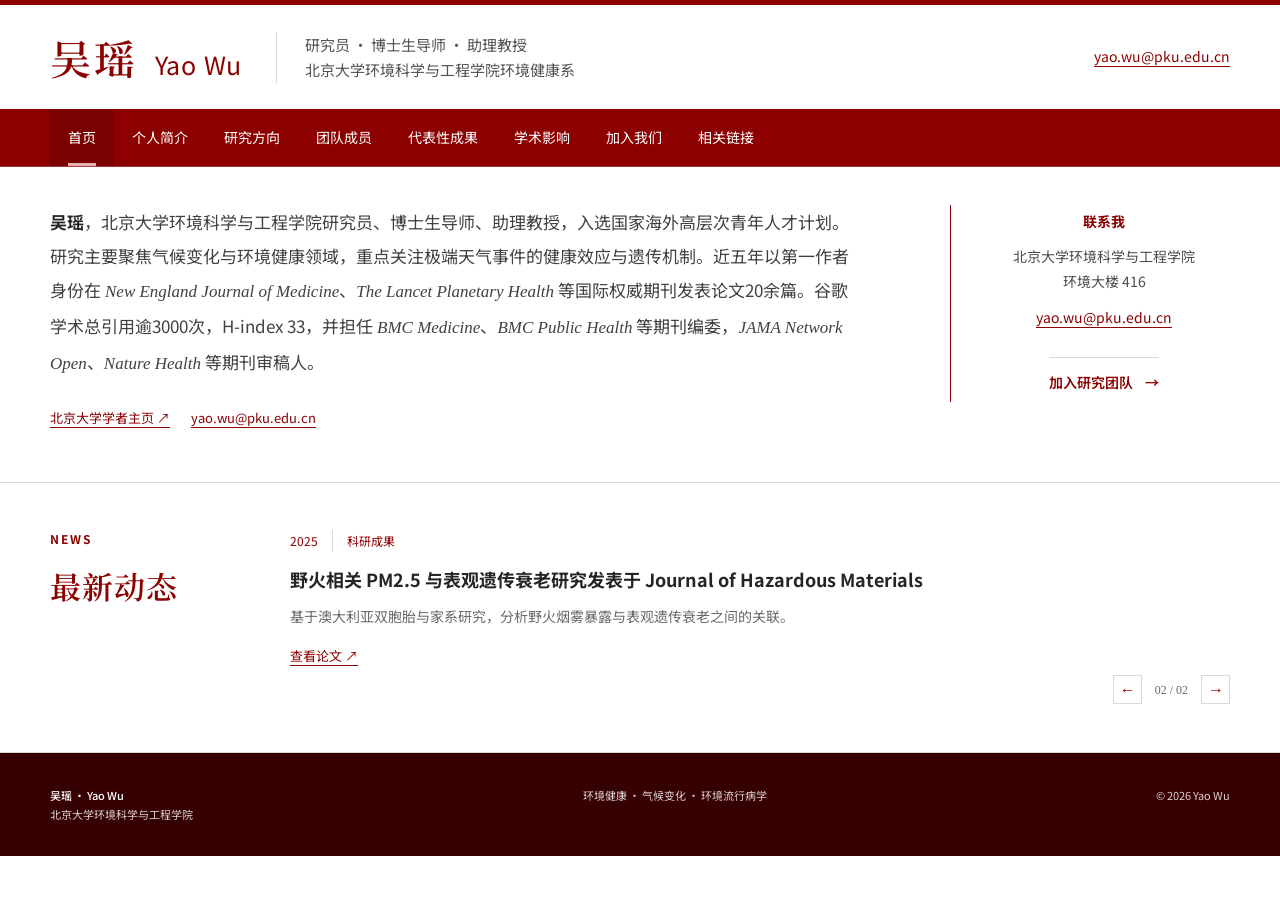
==== index.html @ ee84cfa3 "Refine homepage profile and contact layout" ====
<!doctype html>
<html lang="zh-CN">
<head>
  <meta charset="utf-8">
  <meta name="viewport" content="width=device-width, initial-scale=1">
  <meta name="description" content="吴瑶，北京大学环境科学与工程学院研究员、博士生导师、助理教授的个人学术主页。">
  <meta name="theme-color" content="#8c0000">
  <title>吴瑶｜北京大学环境健康研究</title>
  <link rel="preconnect" href="https://fonts.googleapis.com">
  <link rel="preconnect" href="https://fonts.gstatic.com" crossorigin>
  <link href="https://fonts.googleapis.com/css2?family=Noto+Sans+SC:wght@400;500;600;700&family=Noto+Serif+SC:wght@500;600;700&display=swap" rel="stylesheet">
  <link rel="stylesheet" href="css/style.css">
</head>
<body data-page="home">
  <a class="skip-link" href="#main-content">跳转到主要内容</a>
  <header class="site-header">
    <div class="topbar"><div class="container identity-row">
      <a class="wordmark" href="index.html" aria-label="吴瑶首页"><span class="wordmark-cn">吴瑶</span><span class="wordmark-en">Yao Wu</span></a>
      <div class="identity-meta"><p>研究员 · 博士生导师 · 助理教授</p><p>北京大学环境科学与工程学院环境健康系</p></div>
      <a class="contact-link" href="mailto:yao.wu@pku.edu.cn">yao.wu@pku.edu.cn</a>
    </div></div>
    <nav class="main-nav" aria-label="主导航"><div class="container nav-inner">
      <button class="nav-toggle" type="button" aria-expanded="false" aria-controls="nav-menu"><span class="sr-only">打开导航菜单</span><span></span><span></span><span></span></button>
      <div class="nav-menu" id="nav-menu">
        <a class="nav-link" data-page-link="home" href="index.html">首页</a>
        <a class="nav-link" data-page-link="profile" href="profile.html">个人简介</a>
        <a class="nav-link" data-page-link="research" href="research.html">研究方向</a>
        <a class="nav-link" data-page-link="team" href="team.html">团队成员</a>
        <a class="nav-link" data-page-link="publications" href="publications.html">代表性成果</a>
        <a class="nav-link" data-page-link="impact" href="impact.html">学术影响</a>
        <a class="nav-link" data-page-link="join" href="join.html">加入我们</a>
        <a class="nav-link" data-page-link="links" href="links.html">相关链接</a>
      </div>
    </div></nav>
  </header>

  <main id="main-content" class="home-main">
    <section class="home-profile" aria-labelledby="home-profile-title"><div class="container home-profile-grid">
      <div>
        <p id="home-profile-title" class="home-bio"><strong>吴瑶</strong>，北京大学环境科学与工程学院研究员、博士生导师、助理教授，入选国家海外高层次青年人才计划。研究主要聚焦气候变化与环境健康领域，重点关注极端天气事件的健康效应与遗传机制。近五年以第一作者身份在 <em>New England Journal of Medicine</em>、<em>The Lancet Planetary Health</em> 等国际权威期刊发表论文20余篇。谷歌学术总引用逾3000次，H-index 33，并担任 <em>BMC Medicine</em>、<em>BMC Public Health</em> 等期刊编委，<em>JAMA Network Open</em>、<em>Nature Health</em> 等期刊审稿人。</p>
        <p class="home-links"><a href="http://scholar.pku.edu.cn/yao_wu/" target="_blank" rel="noopener noreferrer">北京大学学者主页 ↗</a><a href="mailto:yao.wu@pku.edu.cn">yao.wu@pku.edu.cn</a></p>
      </div>
      <aside class="home-contact" aria-label="联系信息"><p class="aside-label">联系我</p><p>北京大学环境科学与工程学院<br>环境大楼 416</p><a href="mailto:yao.wu@pku.edu.cn">yao.wu@pku.edu.cn</a><a class="home-join-link" href="join.html">加入研究团队 <span aria-hidden="true">→</span></a></aside>
    </div></section>

    <section class="home-news content-section" aria-labelledby="news-title"><div class="container home-news-grid">
      <div class="section-heading"><p class="page-kicker">NEWS</p><h2 id="news-title">最新动态</h2></div>
      <div class="news-rotator" id="news-rotator" aria-live="polite"></div>
    </div></section>

  </main>

  <footer class="site-footer"><div class="container footer-inner"><p><strong>吴瑶 · Yao Wu</strong><br>北京大学环境科学与工程学院</p><p>环境健康 · 气候变化 · 环境流行病学</p><p>© 2026 Yao Wu</p></div></footer>
  <script src="js/news.js"></script>
  <script src="js/main.js"></script>
</body>
</html>
---- css/style.css ----
:root {
  --red: #8c0000;
  --red-dark: #650000;
  --red-pale: #fbf5f4;
  --ink: #252525;
  --muted: #6c6a68;
  --line: #ded8d4;
  --paper: #ffffff;
  --soft: #f8f7f5;
  --serif: "Noto Serif SC", "Songti SC", STSong, serif;
  --sans: "Noto Sans SC", "PingFang SC", "Microsoft YaHei", sans-serif;
  --max: 1180px;
}

* { box-sizing: border-box; }
html { scroll-behavior: smooth; }
body { margin: 0; color: var(--ink); background: var(--paper); font-family: var(--sans); font-size: 16px; line-height: 1.85; }
a { color: inherit; }
a:focus-visible, button:focus-visible { outline: 3px solid #cc8c8c; outline-offset: 4px; }
.container { width: min(calc(100% - 64px), var(--max)); margin: 0 auto; }
.sr-only { position: absolute; width: 1px; height: 1px; padding: 0; margin: -1px; overflow: hidden; clip: rect(0, 0, 0, 0); white-space: nowrap; border: 0; }
.skip-link { position: fixed; z-index: 20; left: 16px; top: -60px; padding: 8px 14px; color: #fff; background: var(--red); }
.skip-link:focus { top: 16px; }

.topbar { border-top: 5px solid var(--red); background: #fff; }
.identity-row { display: flex; align-items: center; min-height: 104px; gap: 34px; }
.wordmark { display: flex; align-items: baseline; gap: 16px; color: var(--red); text-decoration: none; white-space: nowrap; }
.wordmark-cn { font: 600 41px/1 var(--serif); letter-spacing: .08em; }
.wordmark-en { font: 400 25px/1 var(--sans); letter-spacing: .03em; }
.identity-meta { border-left: 1px solid var(--line); padding-left: 28px; color: #55514e; font-size: 15px; line-height: 1.7; }
.identity-meta p { margin: 0; }
.contact-link { margin-left: auto; color: var(--red); font-size: 14px; text-underline-offset: 4px; }
.main-nav { position: sticky; top: 0; z-index: 10; border-bottom: 1px solid rgba(255,255,255,.22); background: var(--red); color: #fff; }
.nav-inner { min-height: 57px; }
.nav-menu { display: flex; align-items: stretch; gap: 0; }
.nav-link { position: relative; display: inline-flex; align-items: center; min-height: 57px; padding: 0 18px; color: #fff; font-size: 14px; text-decoration: none; transition: background .2s ease; }
.nav-link::after { position: absolute; right: 18px; bottom: 0; left: 18px; height: 3px; background: #e7b1b1; content: ""; opacity: 0; transition: opacity .2s ease; }
.nav-link:hover, .nav-link.active { background: rgba(0,0,0,.12); }
.nav-link.active::after { opacity: 1; }
.nav-toggle { display: none; }

.hero-section { background: var(--paper); }
.hero-grid { display: grid; grid-template-columns: minmax(0, 1fr) 280px; gap: 80px; align-items: end; padding-top: 58px; padding-bottom: 43px; }
.eyebrow, .section-kicker { margin: 0 0 20px; color: var(--red); font-size: 11px; font-weight: 700; letter-spacing: .18em; line-height: 1.4; }
h1, h2, h3, p { margin-top: 0; }
h1 { max-width: 700px; margin-bottom: 22px; color: var(--red); font: 600 clamp(37px, 4.2vw, 58px)/1.24 var(--serif); letter-spacing: .02em; }
h1 span { color: var(--ink); }
.hero-lede { max-width: 650px; margin-bottom: 36px; color: #4e4b49; font-size: 17px; line-height: 2; }
.hero-actions { display: flex; flex-wrap: wrap; align-items: center; gap: 25px; }
.button { display: inline-flex; align-items: center; gap: 16px; min-height: 46px; padding: 0 20px; text-decoration: none; font-size: 14px; transition: background .2s ease, color .2s ease; }
.button-primary { color: #fff; background: var(--red); }
.button-primary:hover { background: var(--red-dark); }
.button-text { padding-left: 0; color: var(--red); border-bottom: 1px solid var(--red); }
.button-text:hover { color: var(--red-dark); }
.hero-aside { align-self: end; padding: 6px 0 10px 26px; border-left: 1px solid var(--red); color: #4f4a48; font-size: 14px; line-height: 1.7; }
.hero-aside p { margin-bottom: 8px; }
.hero-aside a { color: var(--red); text-underline-offset: 4px; }
.aside-rule { width: 34px; height: 2px; margin-bottom: 16px; background: var(--red); }
.aside-label { color: var(--red); font-weight: 700; }
.aside-note { margin-top: 24px; color: var(--muted); font-size: 13px; }
.hero-bottomline { display: flex; justify-content: space-between; padding: 16px 0; color: var(--muted); border-top: 1px solid var(--line); font-size: 12px; }
.page-index { display: grid; grid-template-columns: 110px minmax(0, 1fr); gap: 26px; padding: 17px 0 20px; border-top: 1px solid var(--line); }
.page-index-title { margin: 0; color: var(--red); font-size: 11px; font-weight: 700; letter-spacing: .16em; line-height: 2; }
.page-index-links { display: flex; flex-wrap: wrap; gap: 8px 25px; }
.page-index-links a { display: inline-flex; align-items: baseline; gap: 8px; color: var(--muted); font-size: 12px; text-decoration: none; transition: color .2s ease; }
.page-index-links a span { color: var(--red); font: 500 11px/1 Georgia, serif; }
.page-index-links a:hover { color: var(--red); }

.section { padding: 68px 0; scroll-margin-top: 57px; }
.section-profile { background: #fff; }
.section-research, .section-publications, .section-links { background: #fff; }
.section-team, .section-impact { background: #fff; }
.section-join { color: var(--ink); background: #fff; }
.two-column { display: grid; grid-template-columns: 280px minmax(0, 1fr); gap: 90px; }
.section-heading h2 { margin-bottom: 18px; color: var(--red); font: 600 34px/1.3 var(--serif); letter-spacing: .03em; }
.section-summary { max-width: 260px; margin-bottom: 0; color: var(--muted); font-size: 14px; line-height: 1.9; }
.section-body { max-width: 760px; color: #4a4745; }
.section-body p { margin-bottom: 20px; }
.lead-paragraph { color: var(--ink); font-size: 19px; line-height: 2; }
em { font-family: Georgia, serif; }
.timeline-group { margin-top: 37px; }
.timeline-group h3, .impact-details h3 { margin-bottom: 17px; color: var(--ink); font-size: 16px; font-weight: 700; }
.timeline { border-top: 1px solid var(--line); }
.timeline-item { display: grid; grid-template-columns: 148px 1fr; gap: 22px; padding: 13px 0; border-bottom: 1px solid var(--line); font-size: 14px; }
.timeline-date { color: var(--red); font-variant-numeric: tabular-nums; }

.section-heading-wide { max-width: 700px; margin-bottom: 42px; }
.section-heading-wide .section-summary { max-width: 580px; }
.research-grid { display: grid; grid-template-columns: repeat(2, minmax(0, 1fr)); border-top: 1px solid var(--line); border-left: 1px solid var(--line); }
.research-item { min-height: 270px; padding: 27px 30px 24px; border-right: 1px solid var(--line); border-bottom: 1px solid var(--line); background: #fff; }
.research-index { display: block; margin-bottom: 32px; color: var(--red); font: 500 14px/1 Georgia, serif; }
.research-item h3 { margin-bottom: 15px; color: var(--ink); font-size: 18px; font-weight: 700; }
.research-item p { margin-bottom: 24px; color: var(--muted); font-size: 14px; line-height: 1.9; }
.research-tags { color: var(--red); font-size: 12px; }
.method-note { display: flex; align-items: baseline; gap: 30px; margin-top: 33px; padding-top: 19px; border-top: 1px solid var(--line); font-size: 13px; }
.method-note span { color: var(--red); font-weight: 700; white-space: nowrap; }
.method-note p { margin: 0; color: var(--muted); }

.team-layout { align-items: start; }
.team-body { padding-top: 4px; }
.members-list { border-top: 1px solid var(--line); }
.member-empty { display: flex; gap: 24px; padding: 27px 0 26px; border-bottom: 1px solid var(--line); }
.member-mark { flex: 0 0 auto; color: var(--red); font: 400 35px/1 Georgia, serif; }
.member-empty h3 { margin-bottom: 8px; color: var(--ink); font-size: 18px; }
.member-empty p { max-width: 630px; margin-bottom: 0; color: var(--muted); font-size: 14px; }
.inline-cta { display: inline-flex; gap: 16px; margin-top: 28px; color: var(--red); font-size: 14px; text-decoration: none; border-bottom: 1px solid var(--red); }
.inline-cta:hover { color: var(--red-dark); }

.publications-header { display: flex; justify-content: space-between; align-items: end; max-width: none; }
.publications-header h2 { margin-bottom: 0; }
.scholar-link { color: var(--red); font-size: 13px; text-decoration: none; border-bottom: 1px solid var(--red); }
.publication-toolbar { display: flex; justify-content: space-between; align-items: start; gap: 30px; margin-bottom: 29px; }
.filter-buttons { display: flex; flex-wrap: wrap; gap: 8px; }
.filter-button { padding: 8px 13px; color: #5d5956; background: transparent; border: 1px solid #cbc5c1; border-radius: 0; cursor: pointer; font: inherit; font-size: 12px; line-height: 1.5; transition: color .2s ease, background .2s ease, border-color .2s ease; }
.filter-button:hover, .filter-button.active { color: #fff; background: var(--red); border-color: var(--red); }
.publication-count { margin: 8px 0 0; color: var(--muted); font-size: 12px; white-space: nowrap; }
.publications-list { border-top: 2px solid var(--red); }
.publication { display: grid; grid-template-columns: 42px minmax(0, 1fr); gap: 16px; padding: 24px 0; border-bottom: 1px solid var(--line); }
.publication-number { color: var(--red); font: 500 14px/1.7 Georgia, serif; }
.publication-title { margin-bottom: 8px; color: var(--ink); font-size: 15px; font-weight: 600; line-height: 1.65; }
.publication-authors { margin-bottom: 6px; color: #696562; font-size: 12px; line-height: 1.8; }
.publication-authors strong { color: var(--ink); font-weight: 700; }
.publication-meta { color: var(--red); font-size: 13px; line-height: 1.75; }
.publication-meta em { color: #4f4a48; }
.publication-meta a { margin-left: 13px; color: var(--red); text-decoration: none; border-bottom: 1px solid #c99797; }
.publication-meta a:hover { border-bottom-color: var(--red); }
.publication-themes { display: flex; flex-wrap: wrap; gap: 6px; margin-top: 10px; }
.publication-theme { padding: 2px 7px; color: var(--muted); background: #fff; font-size: 10px; }
.publication-footnote { margin: 24px 0 0; color: var(--muted); font-size: 12px; }
.publication-footnote a { color: var(--red); }

.impact-grid { display: grid; grid-template-columns: 220px 220px minmax(0, 1fr); gap: 46px; align-items: start; padding: 31px 0 41px; border-top: 1px solid var(--line); border-bottom: 1px solid var(--line); }
.metric { display: flex; flex-direction: column; }
.metric strong { color: var(--red); font: 600 48px/1 var(--serif); }
.metric span { margin-top: 14px; color: var(--ink); font-size: 14px; }
.metric small { margin-top: 4px; color: var(--muted); font-size: 11px; }
.impact-note { max-width: 530px; padding-left: 32px; border-left: 1px solid var(--line); color: var(--muted); font-size: 14px; }
.impact-note p { margin-bottom: 0; }
.impact-note .inline-cta { margin-top: 18px; }
.impact-details { display: grid; grid-template-columns: 1fr 1fr; gap: 90px; margin-top: 39px; }
.impact-details ul { margin: 0; padding: 0; list-style: none; color: var(--muted); font-size: 13px; line-height: 2; }
.impact-details li::before { margin-right: 9px; color: var(--red); content: "·"; font-weight: 700; }
.impact-details p { margin: 0; color: var(--muted); font-size: 13px; }

.join-layout { display: grid; grid-template-columns: 280px minmax(0, 1fr); gap: 90px; }
.section-join .section-heading h2, .section-join .section-kicker { color: var(--red); }
.section-join .section-summary { color: var(--muted); }
.opportunities { display: grid; grid-template-columns: repeat(2, minmax(0, 1fr)); border-top: 1px solid var(--line); border-left: 1px solid var(--line); }
.opportunity { min-height: 180px; padding: 23px 25px; border-right: 1px solid var(--line); border-bottom: 1px solid var(--line); }
.opportunity-status { color: var(--red); font-size: 11px; }
.opportunity h3 { margin: 17px 0 8px; font-size: 17px; }
.opportunity p { margin: 0; color: var(--muted); font-size: 13px; line-height: 1.8; }
.join-footer { grid-column: 2; display: flex; justify-content: space-between; align-items: center; gap: 30px; margin-top: 30px; padding-top: 24px; border-top: 1px solid var(--line); }
.join-footer p { margin: 0; color: var(--muted); font-size: 12px; }
.section-join .button-primary { background: var(--red); color: #fff; }
.section-join .button-primary:hover { background: var(--red-dark); }

.links-layout { display: grid; grid-template-columns: 280px minmax(0, 1fr); gap: 90px; }
.links-grid { display: grid; grid-template-columns: repeat(2, minmax(0, 1fr)); border-top: 1px solid var(--line); border-left: 1px solid var(--line); }
.external-link { position: relative; display: flex; flex-direction: column; min-height: 128px; padding: 24px 25px; border-right: 1px solid var(--line); border-bottom: 1px solid var(--line); text-decoration: none; background: #fff; }
.external-link span { color: var(--ink); font-size: 15px; font-weight: 600; }
.external-link small { margin-top: 7px; color: var(--muted); font-size: 12px; }
.external-link b { position: absolute; right: 22px; bottom: 21px; color: var(--red); font-size: 18px; font-weight: 400; }
.external-link:hover span { color: var(--red); }

.site-footer { padding: 33px 0; color: #ddd0d0; background: #360000; }
.footer-inner { display: flex; justify-content: space-between; gap: 30px; font-size: 11px; line-height: 1.7; }
.footer-inner p { margin: 0; }
.footer-inner strong { color: #fff; font-weight: 500; }

@media (max-width: 900px) {
  .identity-row { min-height: 116px; flex-wrap: wrap; gap: 12px 24px; padding-top: 16px; padding-bottom: 16px; }
  .identity-meta { order: 3; width: 100%; padding-left: 0; border-left: 0; font-size: 13px; }
  .contact-link { margin-left: auto; }
  .nav-toggle { display: flex; flex-direction: column; gap: 4px; justify-content: center; width: 45px; height: 57px; padding: 0; color: #fff; background: transparent; border: 0; cursor: pointer; }
  .nav-toggle > span:not(.sr-only) { display: block; width: 22px; height: 2px; background: #fff; }
  .nav-menu { display: none; flex-direction: column; padding-bottom: 10px; }
  .nav-menu.is-open { display: flex; }
  .nav-link { min-height: 43px; padding: 0 4px; }
  .nav-link::after { right: auto; bottom: 3px; left: 4px; width: 20px; }
  .hero-grid { gap: 45px; padding-top: 50px; }
  .page-index { display: block; padding-top: 14px; }
  .page-index-links { margin-top: 7px; gap: 6px 18px; }
  .two-column, .join-layout, .links-layout { grid-template-columns: 210px minmax(0, 1fr); gap: 50px; }
  .impact-grid { grid-template-columns: 1fr 1fr; gap: 30px; }
  .impact-note { grid-column: 1 / -1; padding-top: 25px; padding-left: 0; border-top: 1px solid var(--line); border-left: 0; }
  .join-footer { grid-column: 2; align-items: start; flex-direction: column; }
}

@media (max-width: 640px) {
  .container { width: min(calc(100% - 38px), var(--max)); }
  body { font-size: 15px; }
  .topbar { border-top-width: 4px; }
  .wordmark-cn { font-size: 31px; }
  .wordmark-en { font-size: 19px; }
  .contact-link { font-size: 12px; }
  .identity-meta { font-size: 12px; }
  .hero-grid { display: block; padding-top: 63px; padding-bottom: 51px; }
  h1 { font-size: 42px; }
  .hero-lede { font-size: 15px; line-height: 1.9; }
  .hero-aside { margin-top: 56px; }
  .hero-bottomline { display: block; padding: 14px 0; line-height: 1.9; }
  .hero-bottomline span { display: block; }
  .section { padding: 55px 0; }
  .two-column, .join-layout, .links-layout { display: block; }
  .section-heading { margin-bottom: 39px; }
  .section-heading h2 { font-size: 30px; }
  .section-summary { max-width: 100%; }
  .lead-paragraph { font-size: 17px; }
  .timeline-item { grid-template-columns: 1fr; gap: 2px; padding: 12px 0; font-size: 13px; }
  .research-grid, .opportunities, .links-grid, .impact-details { grid-template-columns: 1fr; }
  .research-item { min-height: auto; padding: 25px 22px; }
  .research-index { margin-bottom: 25px; }
  .method-note { display: block; }
  .method-note p { margin-top: 8px; line-height: 1.8; }
  .publications-header { display: block; }
  .scholar-link { display: inline-block; margin-top: 18px; }
  .publication-toolbar { display: block; }
  .publication-count { margin-top: 16px; }
  .publication { grid-template-columns: 29px minmax(0, 1fr); gap: 9px; padding: 21px 0; }
  .publication-title { font-size: 14px; }
  .publication-authors { font-size: 11px; }
  .publication-meta { font-size: 12px; }
  .publication-meta a { display: inline-block; margin: 5px 0 0; }
  .impact-grid { display: grid; grid-template-columns: 1fr 1fr; }
  .metric strong { font-size: 39px; }
  .metric span { font-size: 12px; }
  .metric small { font-size: 10px; }
  .impact-note { grid-column: 1 / -1; }
  .impact-details { gap: 33px; }
  .opportunity { min-height: auto; padding: 23px 20px; }
  .join-footer { margin-top: 25px; }
  .footer-inner { display: block; }
  .footer-inner p { margin-bottom: 10px; }
}

@media (prefers-reduced-motion: reduce) {
  html { scroll-behavior: auto; }
  *, *::before, *::after { transition-duration: .01ms !important; animation-duration: .01ms !important; animation-iteration-count: 1 !important; }
}

/* Multi-page layout */
.page-kicker { margin: 0 0 18px; color: var(--red); font-size: 12px; font-weight: 700; letter-spacing: .16em; line-height: 1.5; }
.home-profile { border-bottom: 1px solid var(--line); }
.home-profile-grid { display: grid; grid-template-columns: minmax(0, 1fr) 280px; gap: 90px; align-items: start; padding: 38px 0 52px; }
.home-bio { max-width: 820px; margin: 0 0 25px; color: #44403e; font-size: 17px; line-height: 2; }
.home-bio strong { color: var(--ink); font-weight: 700; }
.home-links { display: flex; flex-wrap: wrap; gap: 21px; margin: 0; font-size: 13px; }
.home-links a, .text-link { color: var(--red); text-underline-offset: 4px; }
.home-contact { padding: 4px 0 7px 27px; border-left: 1px solid var(--red); color: #4f4a48; font-size: 14px; line-height: 1.8; text-align: center; }
.home-contact p { margin-bottom: 10px; }
.home-contact a { color: var(--red); text-underline-offset: 4px; }
.home-join-link { display: flex !important; width: max-content; gap: 12px; margin: 27px auto 0; padding-top: 12px; border-top: 1px solid var(--line); font-weight: 600; text-decoration: none; }
.home-news { border-bottom: 1px solid var(--line); }
.home-news-grid { display: grid; grid-template-columns: 180px minmax(0, 1fr); gap: 60px; align-items: start; padding: 47px 0 48px; }
.home-news .section-heading h2 { margin-bottom: 0; color: var(--red); font: 600 31px/1.3 var(--serif); }
.news-item { min-height: 144px; padding-right: 100px; }
.news-meta { display: flex; gap: 14px; margin-bottom: 12px; color: var(--red); font-size: 12px; }
.news-meta span + span { padding-left: 14px; border-left: 1px solid var(--line); }
.news-item h3 { max-width: 720px; margin-bottom: 9px; color: var(--ink); font-size: 18px; line-height: 1.7; }
.news-item p { margin-bottom: 10px; color: var(--muted); font-size: 14px; }
.news-item a { color: var(--red); font-size: 13px; text-underline-offset: 4px; }
.news-rotator { position: relative; min-height: 174px; }
.news-controls { display: flex; align-items: center; gap: 13px; position: absolute; right: 0; bottom: 0; color: var(--muted); font: 12px/1 Georgia, serif; }
.news-control { width: 29px; height: 29px; color: var(--red); background: transparent; border: 1px solid var(--line); cursor: pointer; font: 16px/1 Georgia, serif; }
.news-control:hover { color: #fff; background: var(--red); border-color: var(--red); }
.home-entries { border-bottom: 1px solid var(--line); }
.entry-grid { display: grid; grid-template-columns: 1fr 1fr; }
.entry-link { display: grid; grid-template-columns: 45px minmax(0, 1fr) 24px; gap: 14px; align-items: center; min-height: 132px; padding: 23px 28px; color: inherit; text-decoration: none; border-right: 1px solid var(--line); }
.entry-link + .entry-link { border-right: 0; }
.entry-link:hover strong, .entry-link:hover b { color: var(--red); }
.entry-number { color: var(--red); font: 500 14px/1 Georgia, serif; }
.entry-link strong { display: block; color: var(--ink); font-size: 17px; transition: color .2s ease; }
.entry-link small { display: block; margin-top: 7px; color: var(--muted); font-size: 13px; }
.entry-link b { color: var(--red); font: 22px/1 Georgia, serif; font-weight: 400; text-align: right; transition: color .2s ease; }

.page-main { min-height: calc(100vh - 230px); }
.page-content { padding: 70px 0 100px; }
.page-heading { padding-bottom: 44px; border-bottom: 1px solid var(--line); }
.page-heading h1 { max-width: none; margin: 0 0 14px; color: var(--red); font: 600 43px/1.3 var(--serif); letter-spacing: .03em; }
.page-heading > p:last-child { max-width: 680px; margin: 0; color: var(--muted); font-size: 16px; }
.page-heading-row { display: flex; justify-content: space-between; align-items: end; gap: 40px; }
.page-heading-row .text-link { margin-bottom: 7px; white-space: nowrap; }
.content-section.page-section { padding: 48px 0; border-bottom: 1px solid var(--line); }
.page-section h2 { margin-bottom: 18px; color: var(--ink); font: 600 24px/1.4 var(--serif); }
.reading-column { max-width: 780px; }
.reading-column p { color: #4a4745; font-size: 16px; line-height: 2; }
.reading-column .lead-paragraph { color: var(--ink); font-size: 19px; }
.split-section { display: grid; grid-template-columns: 220px minmax(0, 1fr); gap: 80px; }
.split-section > div:first-child h2 { margin-top: 2px; }
.research-list { border-top: 2px solid var(--red); }
.research-row { display: grid; grid-template-columns: 55px minmax(0, 1fr); gap: 24px; padding: 34px 0 31px; border-bottom: 1px solid var(--line); }
.research-row .research-index { margin: 3px 0 0; }
.research-row h2 { margin-bottom: 11px; color: var(--ink); font-size: 21px; font-weight: 700; }
.research-row p { max-width: 780px; margin-bottom: 15px; color: var(--muted); font-size: 15px; line-height: 1.9; }
.team-page-block { padding-top: 48px; max-width: 850px; }
.team-page-block .text-link { display: inline-block; margin-top: 28px; }
.metrics-row { display: grid; grid-template-columns: 220px 220px; gap: 55px; padding: 34px 0 39px; border-bottom: 1px solid var(--line); }
.metrics-row .metric strong { font-size: 47px; }
.plain-list { margin: 0; padding: 0; color: var(--muted); font-size: 15px; line-height: 2; list-style: none; }
.plain-list li::before { margin-right: 10px; color: var(--red); content: "·"; font-weight: 700; }
.opportunity h2 { margin: 17px 0 8px; color: var(--ink); font-size: 17px; line-height: 1.5; }
.page-links-grid { max-width: 860px; margin-top: 48px; }
.contact-block { max-width: 860px; padding-top: 44px; }
.contact-block h2 { margin-bottom: 14px; color: var(--ink); font: 600 24px/1.4 var(--serif); }
.contact-block p { color: var(--muted); font-size: 15px; }

@media (max-width: 900px) {
  .home-profile-grid { gap: 50px; }
  .home-news-grid { grid-template-columns: 150px minmax(0, 1fr); gap: 35px; }
  .page-content { padding-top: 55px; }
  .split-section { grid-template-columns: 180px minmax(0, 1fr); gap: 45px; }
}

@media (max-width: 640px) {
  .home-profile-grid { display: block; padding: 32px 0 43px; }
  .home-bio { font-size: 15px; line-height: 1.9; }
  .home-contact { margin-top: 39px; padding-left: 0; border-left: 0; border-top: 1px solid var(--red); padding-top: 20px; }
  .home-news-grid { display: block; padding: 40px 0 42px; }
  .home-news .section-heading { margin-bottom: 28px; }
  .home-news .section-heading h2 { font-size: 28px; }
  .news-rotator { min-height: 235px; }
  .news-item { min-height: 190px; padding-right: 0; }
  .news-item h3 { font-size: 16px; }
  .news-controls { left: 0; right: auto; }
  .entry-grid { display: block; }
  .entry-link { border-right: 0; border-bottom: 1px solid var(--line); }
  .entry-link:last-child { border-bottom: 0; }
  .page-content { padding: 48px 0 70px; }
  .page-heading { padding-bottom: 32px; }
  .page-heading h1 { font-size: 34px; }
  .page-heading-row { display: block; }
  .page-heading-row .text-link { display: inline-block; margin-top: 19px; }
  .split-section { display: block; }
  .split-section > div:first-child { margin-bottom: 27px; }
  .research-row { grid-template-columns: 35px minmax(0, 1fr); gap: 13px; padding: 27px 0; }
  .research-row h2 { font-size: 18px; }
  .research-row p { font-size: 14px; }
  .metrics-row { grid-template-columns: 1fr 1fr; gap: 20px; }
  .metrics-row .metric strong { font-size: 36px; }
  .page-links-grid { margin-top: 35px; }
  .contact-block { padding-top: 35px; }
}
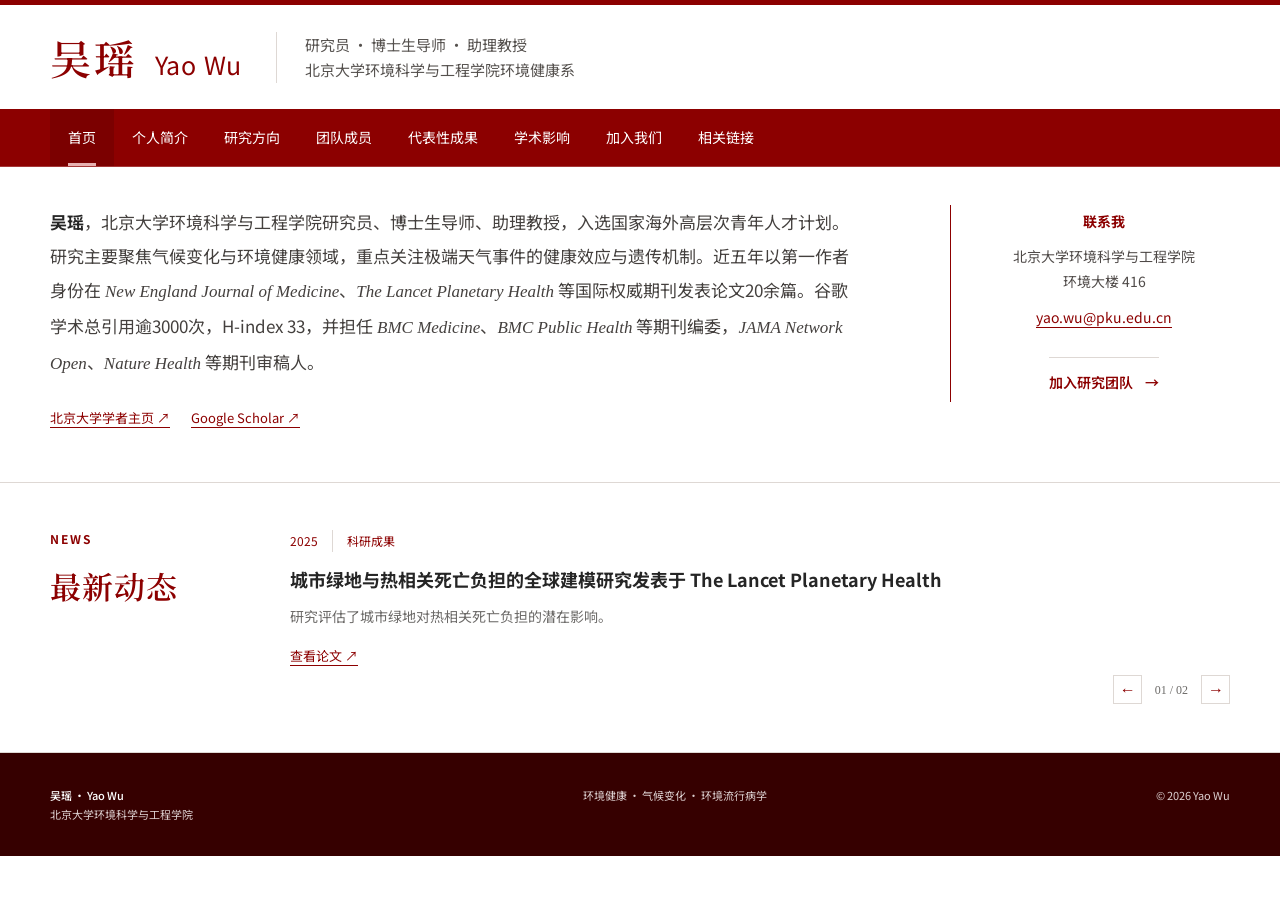
==== commit 21984d67: "Simplify homepage contact links" ====
--- a/index.html
+++ b/index.html
@@ -17,7 +17,6 @@
     <div class="topbar"><div class="container identity-row">
       <a class="wordmark" href="index.html" aria-label="吴瑶首页"><span class="wordmark-cn">吴瑶</span><span class="wordmark-en">Yao Wu</span></a>
       <div class="identity-meta"><p>研究员 · 博士生导师 · 助理教授</p><p>北京大学环境科学与工程学院环境健康系</p></div>
-      <a class="contact-link" href="mailto:yao.wu@pku.edu.cn">yao.wu@pku.edu.cn</a>
     </div></div>
     <nav class="main-nav" aria-label="主导航"><div class="container nav-inner">
       <button class="nav-toggle" type="button" aria-expanded="false" aria-controls="nav-menu"><span class="sr-only">打开导航菜单</span><span></span><span></span><span></span></button>
@@ -38,7 +37,7 @@
     <section class="home-profile" aria-labelledby="home-profile-title"><div class="container home-profile-grid">
       <div>
         <p id="home-profile-title" class="home-bio"><strong>吴瑶</strong>，北京大学环境科学与工程学院研究员、博士生导师、助理教授，入选国家海外高层次青年人才计划。研究主要聚焦气候变化与环境健康领域，重点关注极端天气事件的健康效应与遗传机制。近五年以第一作者身份在 <em>New England Journal of Medicine</em>、<em>The Lancet Planetary Health</em> 等国际权威期刊发表论文20余篇。谷歌学术总引用逾3000次，H-index 33，并担任 <em>BMC Medicine</em>、<em>BMC Public Health</em> 等期刊编委，<em>JAMA Network Open</em>、<em>Nature Health</em> 等期刊审稿人。</p>
-        <p class="home-links"><a href="http://scholar.pku.edu.cn/yao_wu/" target="_blank" rel="noopener noreferrer">北京大学学者主页 ↗</a><a href="mailto:yao.wu@pku.edu.cn">yao.wu@pku.edu.cn</a></p>
+        <p class="home-links"><a href="http://scholar.pku.edu.cn/yao_wu/" target="_blank" rel="noopener noreferrer">北京大学学者主页 ↗</a><a href="https://scholar.google.com/citations?user=5RVtonUAAAAJ&amp;hl=zh-CN" target="_blank" rel="noopener noreferrer">Google Scholar ↗</a></p>
       </div>
       <aside class="home-contact" aria-label="联系信息"><p class="aside-label">联系我</p><p>北京大学环境科学与工程学院<br>环境大楼 416</p><a href="mailto:yao.wu@pku.edu.cn">yao.wu@pku.edu.cn</a><a class="home-join-link" href="join.html">加入研究团队 <span aria-hidden="true">→</span></a></aside>
     </div></section>
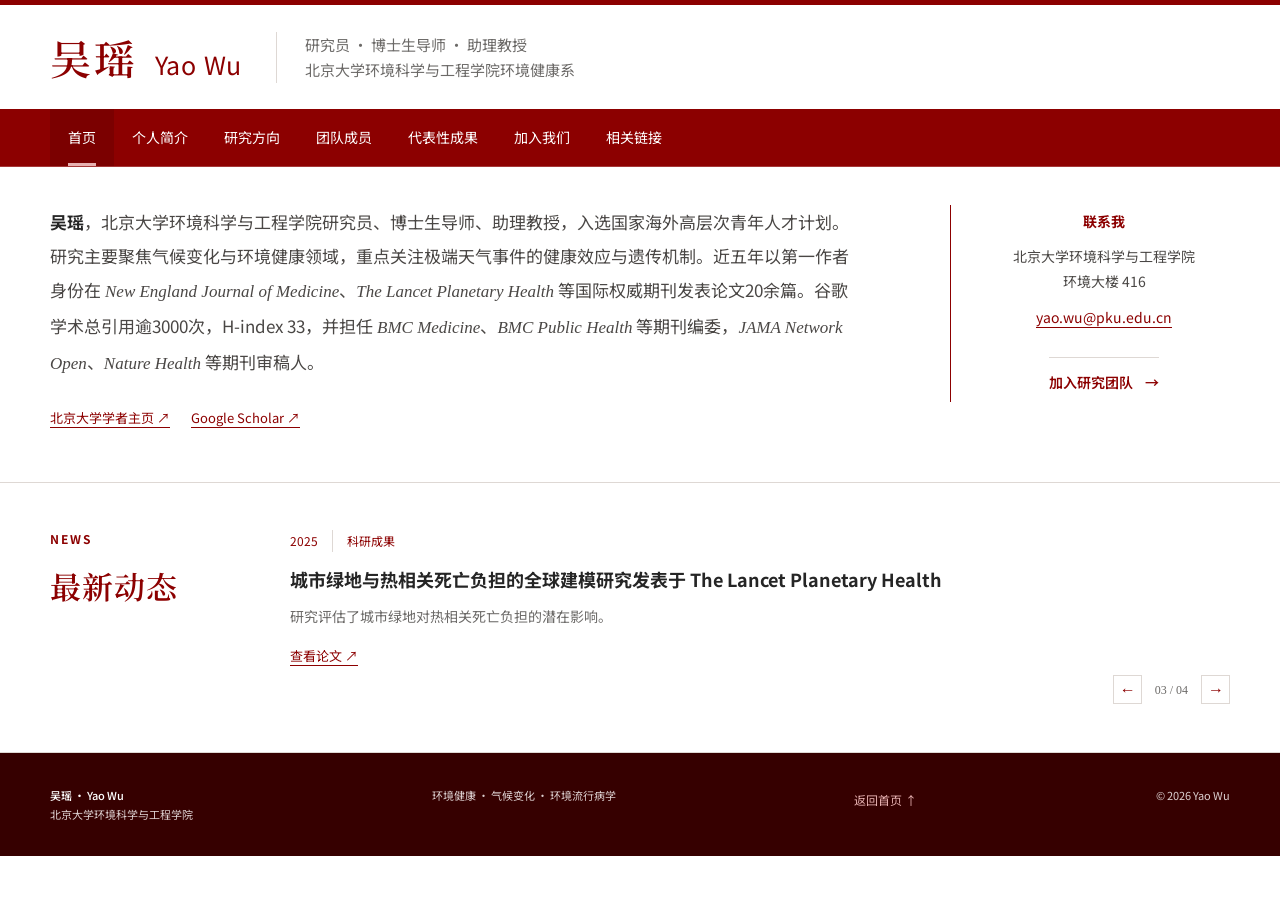
==== commit 203207b5: "Refine academic homepage content and styling" ====
--- a/index.html
+++ b/index.html
@@ -26,7 +26,6 @@
         <a class="nav-link" data-page-link="research" href="research.html">研究方向</a>
         <a class="nav-link" data-page-link="team" href="team.html">团队成员</a>
         <a class="nav-link" data-page-link="publications" href="publications.html">代表性成果</a>
-        <a class="nav-link" data-page-link="impact" href="impact.html">学术影响</a>
         <a class="nav-link" data-page-link="join" href="join.html">加入我们</a>
         <a class="nav-link" data-page-link="links" href="links.html">相关链接</a>
       </div>
@@ -49,7 +48,7 @@
 
   </main>
 
-  <footer class="site-footer"><div class="container footer-inner"><p><strong>吴瑶 · Yao Wu</strong><br>北京大学环境科学与工程学院</p><p>环境健康 · 气候变化 · 环境流行病学</p><p>© 2026 Yao Wu</p></div></footer>
+  <footer class="site-footer"><div class="container footer-inner"><p><strong>吴瑶 · Yao Wu</strong><br>北京大学环境科学与工程学院</p><p>环境健康 · 气候变化 · 环境流行病学</p><a class="footer-home-link" href="index.html">返回首页 ↑</a><p>© 2026 Yao Wu</p></div></footer>
   <script src="js/news.js"></script>
   <script src="js/main.js"></script>
 </body>
--- a/css/style.css
+++ b/css/style.css
@@ -3,6 +3,7 @@
   --red-dark: #650000;
   --red-pale: #fbf5f4;
   --ink: #252525;
+  --body: #4a4745;
   --muted: #6c6a68;
   --line: #ded8d4;
   --paper: #ffffff;
@@ -27,7 +28,7 @@
 .wordmark { display: flex; align-items: baseline; gap: 16px; color: var(--red); text-decoration: none; white-space: nowrap; }
 .wordmark-cn { font: 600 41px/1 var(--serif); letter-spacing: .08em; }
 .wordmark-en { font: 400 25px/1 var(--sans); letter-spacing: .03em; }
-.identity-meta { border-left: 1px solid var(--line); padding-left: 28px; color: #55514e; font-size: 15px; line-height: 1.7; }
+.identity-meta { border-left: 1px solid var(--line); padding-left: 28px; color: var(--muted); font-size: 15px; line-height: 1.7; }
 .identity-meta p { margin: 0; }
 .contact-link { margin-left: auto; color: var(--red); font-size: 14px; text-underline-offset: 4px; }
 .main-nav { position: sticky; top: 0; z-index: 10; border-bottom: 1px solid rgba(255,255,255,.22); background: var(--red); color: #fff; }
@@ -43,16 +44,16 @@
 .hero-grid { display: grid; grid-template-columns: minmax(0, 1fr) 280px; gap: 80px; align-items: end; padding-top: 58px; padding-bottom: 43px; }
 .eyebrow, .section-kicker { margin: 0 0 20px; color: var(--red); font-size: 11px; font-weight: 700; letter-spacing: .18em; line-height: 1.4; }
 h1, h2, h3, p { margin-top: 0; }
-h1 { max-width: 700px; margin-bottom: 22px; color: var(--red); font: 600 clamp(37px, 4.2vw, 58px)/1.24 var(--serif); letter-spacing: .02em; }
+h1 { max-width: 700px; margin-bottom: 22px; color: var(--red); font: 600 clamp(37px, 4.2vw, 54px)/1.24 var(--serif); letter-spacing: .02em; }
 h1 span { color: var(--ink); }
-.hero-lede { max-width: 650px; margin-bottom: 36px; color: #4e4b49; font-size: 17px; line-height: 2; }
+.hero-lede { max-width: 650px; margin-bottom: 36px; color: var(--body); font-size: 17px; line-height: 2; }
 .hero-actions { display: flex; flex-wrap: wrap; align-items: center; gap: 25px; }
 .button { display: inline-flex; align-items: center; gap: 16px; min-height: 46px; padding: 0 20px; text-decoration: none; font-size: 14px; transition: background .2s ease, color .2s ease; }
 .button-primary { color: #fff; background: var(--red); }
 .button-primary:hover { background: var(--red-dark); }
 .button-text { padding-left: 0; color: var(--red); border-bottom: 1px solid var(--red); }
 .button-text:hover { color: var(--red-dark); }
-.hero-aside { align-self: end; padding: 6px 0 10px 26px; border-left: 1px solid var(--red); color: #4f4a48; font-size: 14px; line-height: 1.7; }
+.hero-aside { align-self: end; padding: 6px 0 10px 26px; border-left: 1px solid var(--red); color: var(--body); font-size: 14px; line-height: 1.7; }
 .hero-aside p { margin-bottom: 8px; }
 .hero-aside a { color: var(--red); text-underline-offset: 4px; }
 .aside-rule { width: 34px; height: 2px; margin-bottom: 16px; background: var(--red); }
@@ -69,19 +70,19 @@
 .section { padding: 68px 0; scroll-margin-top: 57px; }
 .section-profile { background: #fff; }
 .section-research, .section-publications, .section-links { background: #fff; }
-.section-team, .section-impact { background: #fff; }
+.section-team { background: #fff; }
 .section-join { color: var(--ink); background: #fff; }
 .two-column { display: grid; grid-template-columns: 280px minmax(0, 1fr); gap: 90px; }
 .section-heading h2 { margin-bottom: 18px; color: var(--red); font: 600 34px/1.3 var(--serif); letter-spacing: .03em; }
 .section-summary { max-width: 260px; margin-bottom: 0; color: var(--muted); font-size: 14px; line-height: 1.9; }
-.section-body { max-width: 760px; color: #4a4745; }
+.section-body { max-width: 760px; color: var(--body); }
 .section-body p { margin-bottom: 20px; }
 .lead-paragraph { color: var(--ink); font-size: 19px; line-height: 2; }
 em { font-family: Georgia, serif; }
 .timeline-group { margin-top: 37px; }
-.timeline-group h3, .impact-details h3 { margin-bottom: 17px; color: var(--ink); font-size: 16px; font-weight: 700; }
+.timeline-group h3 { margin-bottom: 17px; color: var(--ink); font-size: 16px; font-weight: 700; }
 .timeline { border-top: 1px solid var(--line); }
-.timeline-item { display: grid; grid-template-columns: 148px 1fr; gap: 22px; padding: 13px 0; border-bottom: 1px solid var(--line); font-size: 14px; }
+.timeline-item { display: grid; grid-template-columns: 148px 1fr; gap: 22px; padding: 13px 0; border-bottom: 1px solid var(--line); font-size: 15px; }
 .timeline-date { color: var(--red); font-variant-numeric: tabular-nums; }
 
 .section-heading-wide { max-width: 700px; margin-bottom: 42px; }
@@ -102,7 +103,7 @@
 .member-empty { display: flex; gap: 24px; padding: 27px 0 26px; border-bottom: 1px solid var(--line); }
 .member-mark { flex: 0 0 auto; color: var(--red); font: 400 35px/1 Georgia, serif; }
 .member-empty h3 { margin-bottom: 8px; color: var(--ink); font-size: 18px; }
-.member-empty p { max-width: 630px; margin-bottom: 0; color: var(--muted); font-size: 14px; }
+.member-empty p { max-width: 630px; margin-bottom: 0; color: var(--muted); font-size: 15px; }
 .inline-cta { display: inline-flex; gap: 16px; margin-top: 28px; color: var(--red); font-size: 14px; text-decoration: none; border-bottom: 1px solid var(--red); }
 .inline-cta:hover { color: var(--red-dark); }
 
@@ -111,62 +112,52 @@
 .scholar-link { color: var(--red); font-size: 13px; text-decoration: none; border-bottom: 1px solid var(--red); }
 .publication-toolbar { display: flex; justify-content: space-between; align-items: start; gap: 30px; margin-bottom: 29px; }
 .filter-buttons { display: flex; flex-wrap: wrap; gap: 8px; }
-.filter-button { padding: 8px 13px; color: #5d5956; background: transparent; border: 1px solid #cbc5c1; border-radius: 0; cursor: pointer; font: inherit; font-size: 12px; line-height: 1.5; transition: color .2s ease, background .2s ease, border-color .2s ease; }
+.filter-button { padding: 8px 13px; color: var(--muted); background: transparent; border: 1px solid #cbc5c1; border-radius: 0; cursor: pointer; font: inherit; font-size: 12px; line-height: 1.5; transition: color .2s ease, background .2s ease, border-color .2s ease; }
 .filter-button:hover, .filter-button.active { color: #fff; background: var(--red); border-color: var(--red); }
 .publication-count { margin: 8px 0 0; color: var(--muted); font-size: 12px; white-space: nowrap; }
 .publications-list { border-top: 2px solid var(--red); }
 .publication { display: grid; grid-template-columns: 42px minmax(0, 1fr); gap: 16px; padding: 24px 0; border-bottom: 1px solid var(--line); }
 .publication-number { color: var(--red); font: 500 14px/1.7 Georgia, serif; }
-.publication-title { margin-bottom: 8px; color: var(--ink); font-size: 15px; font-weight: 600; line-height: 1.65; }
-.publication-authors { margin-bottom: 6px; color: #696562; font-size: 12px; line-height: 1.8; }
+.publication-title { margin-bottom: 8px; color: var(--ink); font-size: 16px; font-weight: 600; line-height: 1.65; }
+.publication-authors { margin-bottom: 6px; color: var(--muted); font-size: 13px; line-height: 1.8; }
 .publication-authors strong { color: var(--ink); font-weight: 700; }
 .publication-meta { color: var(--red); font-size: 13px; line-height: 1.75; }
-.publication-meta em { color: #4f4a48; }
+.publication-meta em { color: var(--body); }
 .publication-meta a { margin-left: 13px; color: var(--red); text-decoration: none; border-bottom: 1px solid #c99797; }
 .publication-meta a:hover { border-bottom-color: var(--red); }
 .publication-themes { display: flex; flex-wrap: wrap; gap: 6px; margin-top: 10px; }
-.publication-theme { padding: 2px 7px; color: var(--muted); background: #fff; font-size: 10px; }
+.publication-theme { padding: 2px 7px; color: var(--muted); background: #fff; font-size: 11px; }
 .publication-footnote { margin: 24px 0 0; color: var(--muted); font-size: 12px; }
 .publication-footnote a { color: var(--red); }
 
-.impact-grid { display: grid; grid-template-columns: 220px 220px minmax(0, 1fr); gap: 46px; align-items: start; padding: 31px 0 41px; border-top: 1px solid var(--line); border-bottom: 1px solid var(--line); }
-.metric { display: flex; flex-direction: column; }
-.metric strong { color: var(--red); font: 600 48px/1 var(--serif); }
-.metric span { margin-top: 14px; color: var(--ink); font-size: 14px; }
-.metric small { margin-top: 4px; color: var(--muted); font-size: 11px; }
-.impact-note { max-width: 530px; padding-left: 32px; border-left: 1px solid var(--line); color: var(--muted); font-size: 14px; }
-.impact-note p { margin-bottom: 0; }
-.impact-note .inline-cta { margin-top: 18px; }
-.impact-details { display: grid; grid-template-columns: 1fr 1fr; gap: 90px; margin-top: 39px; }
-.impact-details ul { margin: 0; padding: 0; list-style: none; color: var(--muted); font-size: 13px; line-height: 2; }
-.impact-details li::before { margin-right: 9px; color: var(--red); content: "·"; font-weight: 700; }
-.impact-details p { margin: 0; color: var(--muted); font-size: 13px; }
 
 .join-layout { display: grid; grid-template-columns: 280px minmax(0, 1fr); gap: 90px; }
 .section-join .section-heading h2, .section-join .section-kicker { color: var(--red); }
 .section-join .section-summary { color: var(--muted); }
-.opportunities { display: grid; grid-template-columns: repeat(2, minmax(0, 1fr)); border-top: 1px solid var(--line); border-left: 1px solid var(--line); }
-.opportunity { min-height: 180px; padding: 23px 25px; border-right: 1px solid var(--line); border-bottom: 1px solid var(--line); }
-.opportunity-status { color: var(--red); font-size: 11px; }
-.opportunity h3 { margin: 17px 0 8px; font-size: 17px; }
-.opportunity p { margin: 0; color: var(--muted); font-size: 13px; line-height: 1.8; }
-.join-footer { grid-column: 2; display: flex; justify-content: space-between; align-items: center; gap: 30px; margin-top: 30px; padding-top: 24px; border-top: 1px solid var(--line); }
-.join-footer p { margin: 0; color: var(--muted); font-size: 12px; }
+.opportunities { border-top: 1px solid var(--line); }
+.opportunity { display: grid; grid-template-columns: 120px minmax(0, 1fr); column-gap: 35px; padding: 22px 0; border-bottom: 1px solid var(--line); }
+.opportunity-status { grid-column: 1; grid-row: 1 / span 2; padding-top: 3px; color: var(--red); font-size: 12px; }
+.opportunity h2 { grid-column: 2; margin: 0 0 8px; color: var(--ink); font-size: 17px; }
+.opportunity p { grid-column: 2; margin: 0; color: var(--muted); font-size: 14px; line-height: 1.8; }
+.join-footer { display: flex; justify-content: space-between; align-items: center; gap: 30px; margin-top: 30px; padding-top: 24px; border-top: 1px solid var(--line); }
+.join-footer p { margin: 0; color: var(--muted); font-size: 13px; }
 .section-join .button-primary { background: var(--red); color: #fff; }
 .section-join .button-primary:hover { background: var(--red-dark); }
 
 .links-layout { display: grid; grid-template-columns: 280px minmax(0, 1fr); gap: 90px; }
-.links-grid { display: grid; grid-template-columns: repeat(2, minmax(0, 1fr)); border-top: 1px solid var(--line); border-left: 1px solid var(--line); }
-.external-link { position: relative; display: flex; flex-direction: column; min-height: 128px; padding: 24px 25px; border-right: 1px solid var(--line); border-bottom: 1px solid var(--line); text-decoration: none; background: #fff; }
-.external-link span { color: var(--ink); font-size: 15px; font-weight: 600; }
-.external-link small { margin-top: 7px; color: var(--muted); font-size: 12px; }
-.external-link b { position: absolute; right: 22px; bottom: 21px; color: var(--red); font-size: 18px; font-weight: 400; }
+.links-grid { max-width: 860px; border-top: 1px solid var(--line); }
+.external-link { display: grid; grid-template-columns: minmax(0, 1fr) auto; grid-template-rows: auto auto; align-items: baseline; padding: 20px 0; border-bottom: 1px solid var(--line); text-decoration: none; background: transparent; }
+.external-link span { grid-column: 1; grid-row: 1; color: var(--ink); font-size: 15px; font-weight: 600; }
+.external-link small { grid-column: 1; grid-row: 2; margin-top: 5px; color: var(--muted); font-size: 13px; }
+.external-link b { position: static; grid-column: 2; grid-row: 1 / span 2; align-self: center; color: var(--red); font-size: 18px; font-weight: 400; }
 .external-link:hover span { color: var(--red); }
 
 .site-footer { padding: 33px 0; color: #ddd0d0; background: #360000; }
 .footer-inner { display: flex; justify-content: space-between; gap: 30px; font-size: 11px; line-height: 1.7; }
 .footer-inner p { margin: 0; }
 .footer-inner strong { color: #fff; font-weight: 500; }
+.footer-home-link { display: block; margin-top: 4px; color: #e7b1b1; font-size: 12px; text-decoration: none; }
+.footer-home-link:hover { color: #fff; text-decoration: underline; text-underline-offset: 3px; }
 
 @media (max-width: 900px) {
   .identity-row { min-height: 116px; flex-wrap: wrap; gap: 12px 24px; padding-top: 16px; padding-bottom: 16px; }
@@ -182,9 +173,7 @@
   .page-index { display: block; padding-top: 14px; }
   .page-index-links { margin-top: 7px; gap: 6px 18px; }
   .two-column, .join-layout, .links-layout { grid-template-columns: 210px minmax(0, 1fr); gap: 50px; }
-  .impact-grid { grid-template-columns: 1fr 1fr; gap: 30px; }
-  .impact-note { grid-column: 1 / -1; padding-top: 25px; padding-left: 0; border-top: 1px solid var(--line); border-left: 0; }
-  .join-footer { grid-column: 2; align-items: start; flex-direction: column; }
+.join-footer { align-items: start; flex-direction: column; }
 }
 
 @media (max-width: 640px) {
@@ -208,7 +197,7 @@
   .section-summary { max-width: 100%; }
   .lead-paragraph { font-size: 17px; }
   .timeline-item { grid-template-columns: 1fr; gap: 2px; padding: 12px 0; font-size: 13px; }
-  .research-grid, .opportunities, .links-grid, .impact-details { grid-template-columns: 1fr; }
+  .research-grid, .links-grid { grid-template-columns: 1fr; }
   .research-item { min-height: auto; padding: 25px 22px; }
   .research-index { margin-bottom: 25px; }
   .method-note { display: block; }
@@ -218,17 +207,13 @@
   .publication-toolbar { display: block; }
   .publication-count { margin-top: 16px; }
   .publication { grid-template-columns: 29px minmax(0, 1fr); gap: 9px; padding: 21px 0; }
-  .publication-title { font-size: 14px; }
-  .publication-authors { font-size: 11px; }
+  .publication-title { font-size: 15px; }
+  .publication-authors { font-size: 12px; }
   .publication-meta { font-size: 12px; }
   .publication-meta a { display: inline-block; margin: 5px 0 0; }
-  .impact-grid { display: grid; grid-template-columns: 1fr 1fr; }
-  .metric strong { font-size: 39px; }
-  .metric span { font-size: 12px; }
-  .metric small { font-size: 10px; }
-  .impact-note { grid-column: 1 / -1; }
-  .impact-details { gap: 33px; }
-  .opportunity { min-height: auto; padding: 23px 20px; }
+  .opportunity { display: block; padding: 20px 0; }
+  .opportunity-status { display: block; margin-bottom: 8px; padding-top: 0; }
+  .opportunity h2 { margin-bottom: 7px; }
   .join-footer { margin-top: 25px; }
   .footer-inner { display: block; }
   .footer-inner p { margin-bottom: 10px; }
@@ -243,11 +228,11 @@
 .page-kicker { margin: 0 0 18px; color: var(--red); font-size: 12px; font-weight: 700; letter-spacing: .16em; line-height: 1.5; }
 .home-profile { border-bottom: 1px solid var(--line); }
 .home-profile-grid { display: grid; grid-template-columns: minmax(0, 1fr) 280px; gap: 90px; align-items: start; padding: 38px 0 52px; }
-.home-bio { max-width: 820px; margin: 0 0 25px; color: #44403e; font-size: 17px; line-height: 2; }
+.home-bio { max-width: 820px; margin: 0 0 25px; color: var(--body); font-size: 17px; line-height: 2; }
 .home-bio strong { color: var(--ink); font-weight: 700; }
 .home-links { display: flex; flex-wrap: wrap; gap: 21px; margin: 0; font-size: 13px; }
 .home-links a, .text-link { color: var(--red); text-underline-offset: 4px; }
-.home-contact { padding: 4px 0 7px 27px; border-left: 1px solid var(--red); color: #4f4a48; font-size: 14px; line-height: 1.8; text-align: center; }
+.home-contact { padding: 4px 0 7px 27px; border-left: 1px solid var(--red); color: var(--body); font-size: 14px; line-height: 1.8; text-align: center; }
 .home-contact p { margin-bottom: 10px; }
 .home-contact a { color: var(--red); text-underline-offset: 4px; }
 .home-join-link { display: flex !important; width: max-content; gap: 12px; margin: 27px auto 0; padding-top: 12px; border-top: 1px solid var(--line); font-weight: 600; text-decoration: none; }
@@ -276,15 +261,20 @@
 
 .page-main { min-height: calc(100vh - 230px); }
 .page-content { padding: 70px 0 100px; }
+.links-page .page-content { padding-top: 38px; }
+.publications-page .page-content { padding-top: 38px; }
 .page-heading { padding-bottom: 44px; border-bottom: 1px solid var(--line); }
 .page-heading h1 { max-width: none; margin: 0 0 14px; color: var(--red); font: 600 43px/1.3 var(--serif); letter-spacing: .03em; }
 .page-heading > p:last-child { max-width: 680px; margin: 0; color: var(--muted); font-size: 16px; }
 .page-heading-row { display: flex; justify-content: space-between; align-items: end; gap: 40px; }
 .page-heading-row .text-link { margin-bottom: 7px; white-space: nowrap; }
+.publication-intro { display: flex; justify-content: space-between; align-items: end; gap: 40px; padding-bottom: 29px; border-bottom: 1px solid var(--line); }
+.publication-intro p { margin: 0; color: var(--muted); font-size: 16px; }
+.publication-intro .text-link { margin-bottom: 7px; white-space: nowrap; }
 .content-section.page-section { padding: 48px 0; border-bottom: 1px solid var(--line); }
 .page-section h2 { margin-bottom: 18px; color: var(--ink); font: 600 24px/1.4 var(--serif); }
 .reading-column { max-width: 780px; }
-.reading-column p { color: #4a4745; font-size: 16px; line-height: 2; }
+.reading-column p { color: var(--body); font-size: 16px; line-height: 2; }
 .reading-column .lead-paragraph { color: var(--ink); font-size: 19px; }
 .split-section { display: grid; grid-template-columns: 220px minmax(0, 1fr); gap: 80px; }
 .split-section > div:first-child h2 { margin-top: 2px; }
@@ -293,17 +283,32 @@
 .research-row .research-index { margin: 3px 0 0; }
 .research-row h2 { margin-bottom: 11px; color: var(--ink); font-size: 21px; font-weight: 700; }
 .research-row p { max-width: 780px; margin-bottom: 15px; color: var(--muted); font-size: 15px; line-height: 1.9; }
-.team-page-block { padding-top: 48px; max-width: 850px; }
+.team-page .page-content { padding-top: 38px; }
+.team-page-block { padding-top: 0; max-width: 850px; }
 .team-page-block .text-link { display: inline-block; margin-top: 28px; }
+.join-page .page-content { padding-top: 38px; }
+.join-page .page-heading { display: flex; justify-content: space-between; align-items: flex-start; gap: 40px; }
+.join-page .page-heading > p { max-width: 780px; margin: 0; color: var(--muted); font-size: 16px; line-height: 1.9; }
+.join-notice-link { flex: 0 0 auto; margin-top: 2px; white-space: nowrap; }
 .metrics-row { display: grid; grid-template-columns: 220px 220px; gap: 55px; padding: 34px 0 39px; border-bottom: 1px solid var(--line); }
 .metrics-row .metric strong { font-size: 47px; }
 .plain-list { margin: 0; padding: 0; color: var(--muted); font-size: 15px; line-height: 2; list-style: none; }
 .plain-list li::before { margin-right: 10px; color: var(--red); content: "·"; font-weight: 700; }
-.opportunity h2 { margin: 17px 0 8px; color: var(--ink); font-size: 17px; line-height: 1.5; }
-.page-links-grid { max-width: 860px; margin-top: 48px; }
+.opportunity h2 { margin: 0 0 8px; color: var(--ink); font-size: 17px; line-height: 1.5; }
+.page-links-grid { margin-top: 0; }
 .contact-block { max-width: 860px; padding-top: 44px; }
 .contact-block h2 { margin-bottom: 14px; color: var(--ink); font: 600 24px/1.4 var(--serif); }
 .contact-block p { color: var(--muted); font-size: 15px; }
+.topbar .contact-link { display: none; }
+.profile-page .page-content { padding-top: 38px; }
+.profile-page .page-section:first-child { padding-top: 0; }
+.research-page .page-content { padding-top: 38px; }
+.research-intro { max-width: 970px; padding-bottom: 38px; color: var(--ink); border-bottom: 2px solid var(--red); font-size: 17px; line-height: 2; }
+.research-detail-list { max-width: 1050px; }
+.research-detail { display: grid; grid-template-columns: 50px minmax(0, 1fr); gap: 25px; padding: 38px 0 34px; border-bottom: 1px solid var(--line); }
+.research-detail-number { padding-top: 3px; color: var(--red); font: 500 20px/1 Georgia, serif; }
+.research-detail h2 { margin-bottom: 14px; color: var(--ink); font-size: 22px; line-height: 1.5; }
+.research-detail p { max-width: 940px; margin: 0; color: var(--body); font-size: 16px; line-height: 2; }
 
 @media (max-width: 900px) {
   .home-profile-grid { gap: 50px; }
@@ -327,17 +332,32 @@
   .entry-link { border-right: 0; border-bottom: 1px solid var(--line); }
   .entry-link:last-child { border-bottom: 0; }
   .page-content { padding: 48px 0 70px; }
+  .links-page .page-content { padding-top: 32px; }
+  .publications-page .page-content { padding-top: 32px; }
+  .team-page .page-content { padding-top: 32px; }
+  .join-page .page-content { padding-top: 32px; }
+  .profile-page .page-content { padding-top: 32px; }
+  .research-page .page-content { padding-top: 32px; }
   .page-heading { padding-bottom: 32px; }
   .page-heading h1 { font-size: 34px; }
   .page-heading-row { display: block; }
   .page-heading-row .text-link { display: inline-block; margin-top: 19px; }
+  .publication-intro { display: block; padding-bottom: 25px; }
+  .publication-intro .text-link { display: inline-block; margin-top: 19px; }
+  .join-page .page-heading { display: block; }
+  .join-notice-link { display: inline-block; margin-top: 19px; }
   .split-section { display: block; }
   .split-section > div:first-child { margin-bottom: 27px; }
   .research-row { grid-template-columns: 35px minmax(0, 1fr); gap: 13px; padding: 27px 0; }
   .research-row h2 { font-size: 18px; }
   .research-row p { font-size: 14px; }
+  .research-intro { padding-bottom: 28px; font-size: 16px; line-height: 1.9; }
+  .research-detail { grid-template-columns: 30px minmax(0, 1fr); gap: 12px; padding: 28px 0 25px; }
+  .research-detail-number { font-size: 17px; }
+  .research-detail h2 { margin-bottom: 11px; font-size: 18px; }
+  .research-detail p { font-size: 14px; line-height: 1.9; }
   .metrics-row { grid-template-columns: 1fr 1fr; gap: 20px; }
   .metrics-row .metric strong { font-size: 36px; }
-  .page-links-grid { margin-top: 35px; }
+  .page-links-grid { margin-top: 0; }
   .contact-block { padding-top: 35px; }
 }
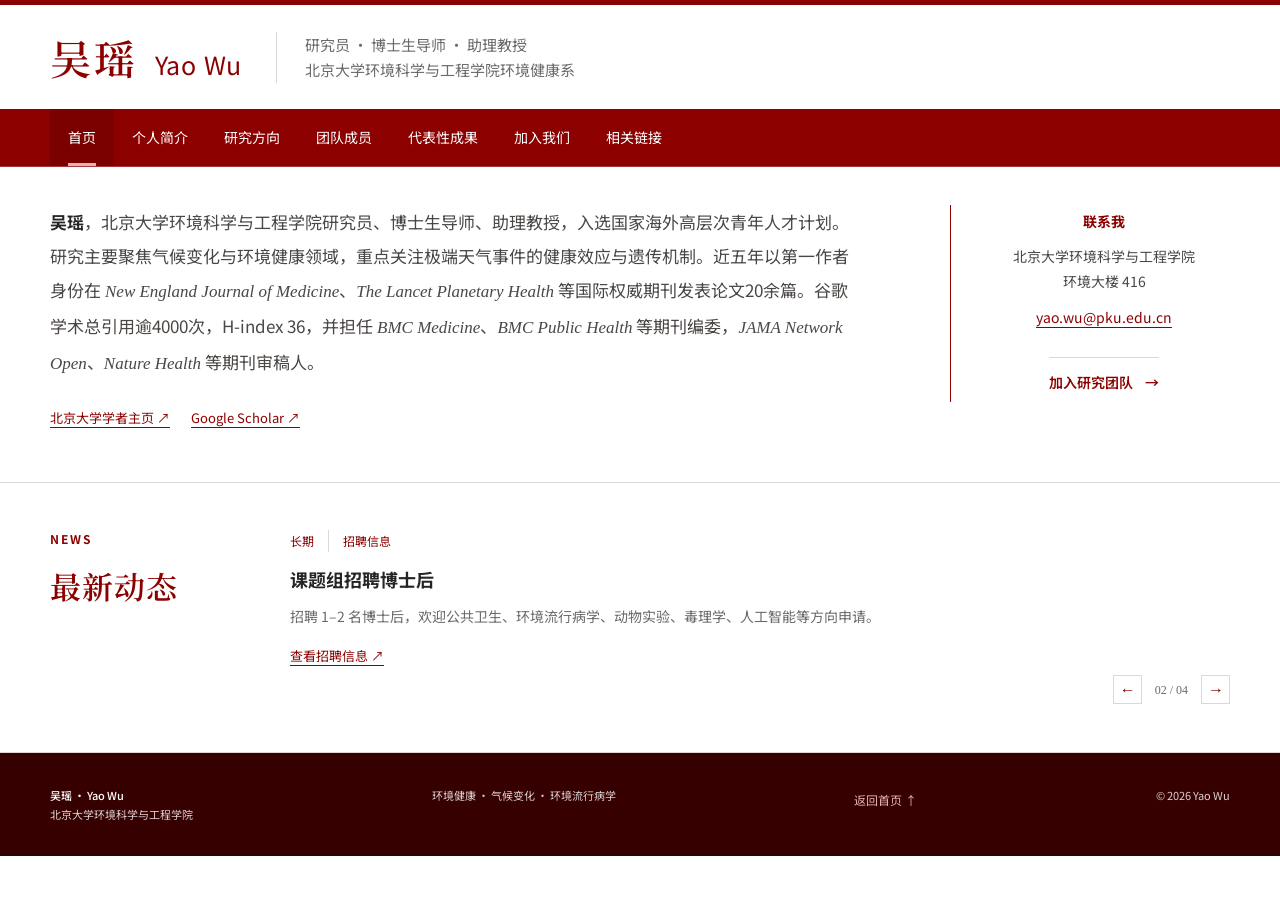
==== commit 06a59f57: "Update index.html" ====
--- a/index.html
+++ b/index.html
@@ -35,7 +35,7 @@
   <main id="main-content" class="home-main">
     <section class="home-profile" aria-labelledby="home-profile-title"><div class="container home-profile-grid">
       <div>
-        <p id="home-profile-title" class="home-bio"><strong>吴瑶</strong>，北京大学环境科学与工程学院研究员、博士生导师、助理教授，入选国家海外高层次青年人才计划。研究主要聚焦气候变化与环境健康领域，重点关注极端天气事件的健康效应与遗传机制。近五年以第一作者身份在 <em>New England Journal of Medicine</em>、<em>The Lancet Planetary Health</em> 等国际权威期刊发表论文20余篇。谷歌学术总引用逾3000次，H-index 33，并担任 <em>BMC Medicine</em>、<em>BMC Public Health</em> 等期刊编委，<em>JAMA Network Open</em>、<em>Nature Health</em> 等期刊审稿人。</p>
+        <p id="home-profile-title" class="home-bio"><strong>吴瑶</strong>，北京大学环境科学与工程学院研究员、博士生导师、助理教授，入选国家海外高层次青年人才计划。研究主要聚焦气候变化与环境健康领域，重点关注极端天气事件的健康效应与遗传机制。近五年以第一作者身份在 <em>New England Journal of Medicine</em>、<em>The Lancet Planetary Health</em> 等国际权威期刊发表论文20余篇。谷歌学术总引用逾4000次，H-index 36，并担任 <em>BMC Medicine</em>、<em>BMC Public Health</em> 等期刊编委，<em>JAMA Network Open</em>、<em>Nature Health</em> 等期刊审稿人。</p>
         <p class="home-links"><a href="http://scholar.pku.edu.cn/yao_wu/" target="_blank" rel="noopener noreferrer">北京大学学者主页 ↗</a><a href="https://scholar.google.com/citations?user=5RVtonUAAAAJ&amp;hl=zh-CN" target="_blank" rel="noopener noreferrer">Google Scholar ↗</a></p>
       </div>
       <aside class="home-contact" aria-label="联系信息"><p class="aside-label">联系我</p><p>北京大学环境科学与工程学院<br>环境大楼 416</p><a href="mailto:yao.wu@pku.edu.cn">yao.wu@pku.edu.cn</a><a class="home-join-link" href="join.html">加入研究团队 <span aria-hidden="true">→</span></a></aside>
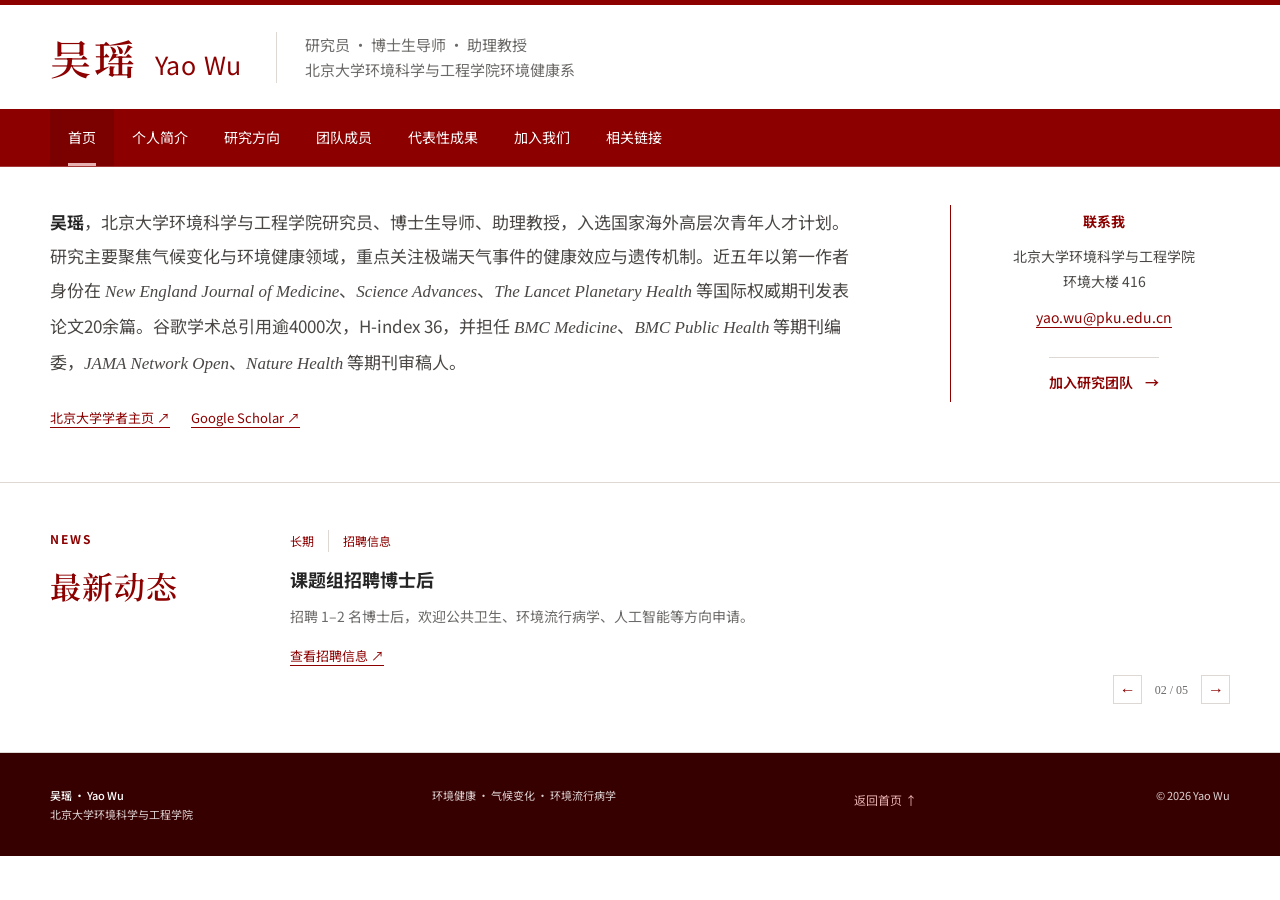
==== commit b7add0f9: "Update Science Advances news and team profile" ====
--- a/index.html
+++ b/index.html
@@ -1,11 +1,33 @@
 <!doctype html>
 <html lang="zh-CN">
 <head>
+  <!-- Google tag (gtag.js) -->
+  <script async src="https://www.googletagmanager.com/gtag/js?id=G-WZ7FM16645"></script>
+  <script>
+    window.dataLayer = window.dataLayer || [];
+    function gtag(){dataLayer.push(arguments);}
+    gtag('js', new Date());
+
+    gtag('config', 'G-WZ7FM16645');
+  </script>
   <meta charset="utf-8">
   <meta name="viewport" content="width=device-width, initial-scale=1">
   <meta name="description" content="吴瑶，北京大学环境科学与工程学院研究员、博士生导师、助理教授的个人学术主页。">
   <meta name="theme-color" content="#8c0000">
-  <title>吴瑶｜北京大学环境健康研究</title>
+  <meta property="og:site_name" content="吴瑶课题组">
+  <title>吴瑶｜北京大学环境健康</title>
+  <script type="application/ld+json">
+{
+  "@context": "https://schema.org",
+  "@type": "WebSite",
+  "name": "吴瑶课题组",
+  "alternateName": [
+    "Yao Wu Research Group",
+    "Yao Wu Environmental Health Lab"
+  ],
+  "url": "https://www.yaowuehlab.com/"
+}
+</script>
   <link rel="preconnect" href="https://fonts.googleapis.com">
   <link rel="preconnect" href="https://fonts.gstatic.com" crossorigin>
   <link href="https://fonts.googleapis.com/css2?family=Noto+Sans+SC:wght@400;500;600;700&family=Noto+Serif+SC:wght@500;600;700&display=swap" rel="stylesheet">
@@ -35,7 +57,7 @@
   <main id="main-content" class="home-main">
     <section class="home-profile" aria-labelledby="home-profile-title"><div class="container home-profile-grid">
       <div>
-        <p id="home-profile-title" class="home-bio"><strong>吴瑶</strong>，北京大学环境科学与工程学院研究员、博士生导师、助理教授，入选国家海外高层次青年人才计划。研究主要聚焦气候变化与环境健康领域，重点关注极端天气事件的健康效应与遗传机制。近五年以第一作者身份在 <em>New England Journal of Medicine</em>、<em>The Lancet Planetary Health</em> 等国际权威期刊发表论文20余篇。谷歌学术总引用逾4000次，H-index 36，并担任 <em>BMC Medicine</em>、<em>BMC Public Health</em> 等期刊编委，<em>JAMA Network Open</em>、<em>Nature Health</em> 等期刊审稿人。</p>
+        <p id="home-profile-title" class="home-bio"><strong>吴瑶</strong>，北京大学环境科学与工程学院研究员、博士生导师、助理教授，入选国家海外高层次青年人才计划。研究主要聚焦气候变化与环境健康领域，重点关注极端天气事件的健康效应与遗传机制。近五年以第一作者身份在 <em>New England Journal of Medicine</em>、<em>Science Advances</em>、<em>The Lancet Planetary Health</em> 等国际权威期刊发表论文20余篇。谷歌学术总引用逾4000次，H-index 36，并担任 <em>BMC Medicine</em>、<em>BMC Public Health</em> 等期刊编委，<em>JAMA Network Open</em>、<em>Nature Health</em> 等期刊审稿人。</p>
         <p class="home-links"><a href="http://scholar.pku.edu.cn/yao_wu/" target="_blank" rel="noopener noreferrer">北京大学学者主页 ↗</a><a href="https://scholar.google.com/citations?user=5RVtonUAAAAJ&amp;hl=zh-CN" target="_blank" rel="noopener noreferrer">Google Scholar ↗</a></p>
       </div>
       <aside class="home-contact" aria-label="联系信息"><p class="aside-label">联系我</p><p>北京大学环境科学与工程学院<br>环境大楼 416</p><a href="mailto:yao.wu@pku.edu.cn">yao.wu@pku.edu.cn</a><a class="home-join-link" href="join.html">加入研究团队 <span aria-hidden="true">→</span></a></aside>
--- a/css/style.css
+++ b/css/style.css
@@ -101,9 +101,13 @@
 .team-body { padding-top: 4px; }
 .members-list { border-top: 1px solid var(--line); }
 .member-empty { display: flex; gap: 24px; padding: 27px 0 26px; border-bottom: 1px solid var(--line); }
-.member-mark { flex: 0 0 auto; color: var(--red); font: 400 35px/1 Georgia, serif; }
+.member-year { flex: 0 0 58px; color: var(--red); font: 400 22px/1 Georgia, serif; letter-spacing: .02em; }
 .member-empty h3 { margin-bottom: 8px; color: var(--ink); font-size: 18px; }
 .member-empty p { max-width: 630px; margin-bottom: 0; color: var(--muted); font-size: 15px; }
+.member-label { color: var(--ink); font-weight: 600; }
+.member-links { display: flex; flex-wrap: wrap; gap: 8px 20px; margin-top: 14px; }
+.member-link { color: var(--red); font-size: 13px; text-decoration: none; border-bottom: 1px solid transparent; }
+.member-link:hover { border-bottom-color: var(--red); }
 .inline-cta { display: inline-flex; gap: 16px; margin-top: 28px; color: var(--red); font-size: 14px; text-decoration: none; border-bottom: 1px solid var(--red); }
 .inline-cta:hover { color: var(--red-dark); }
 
